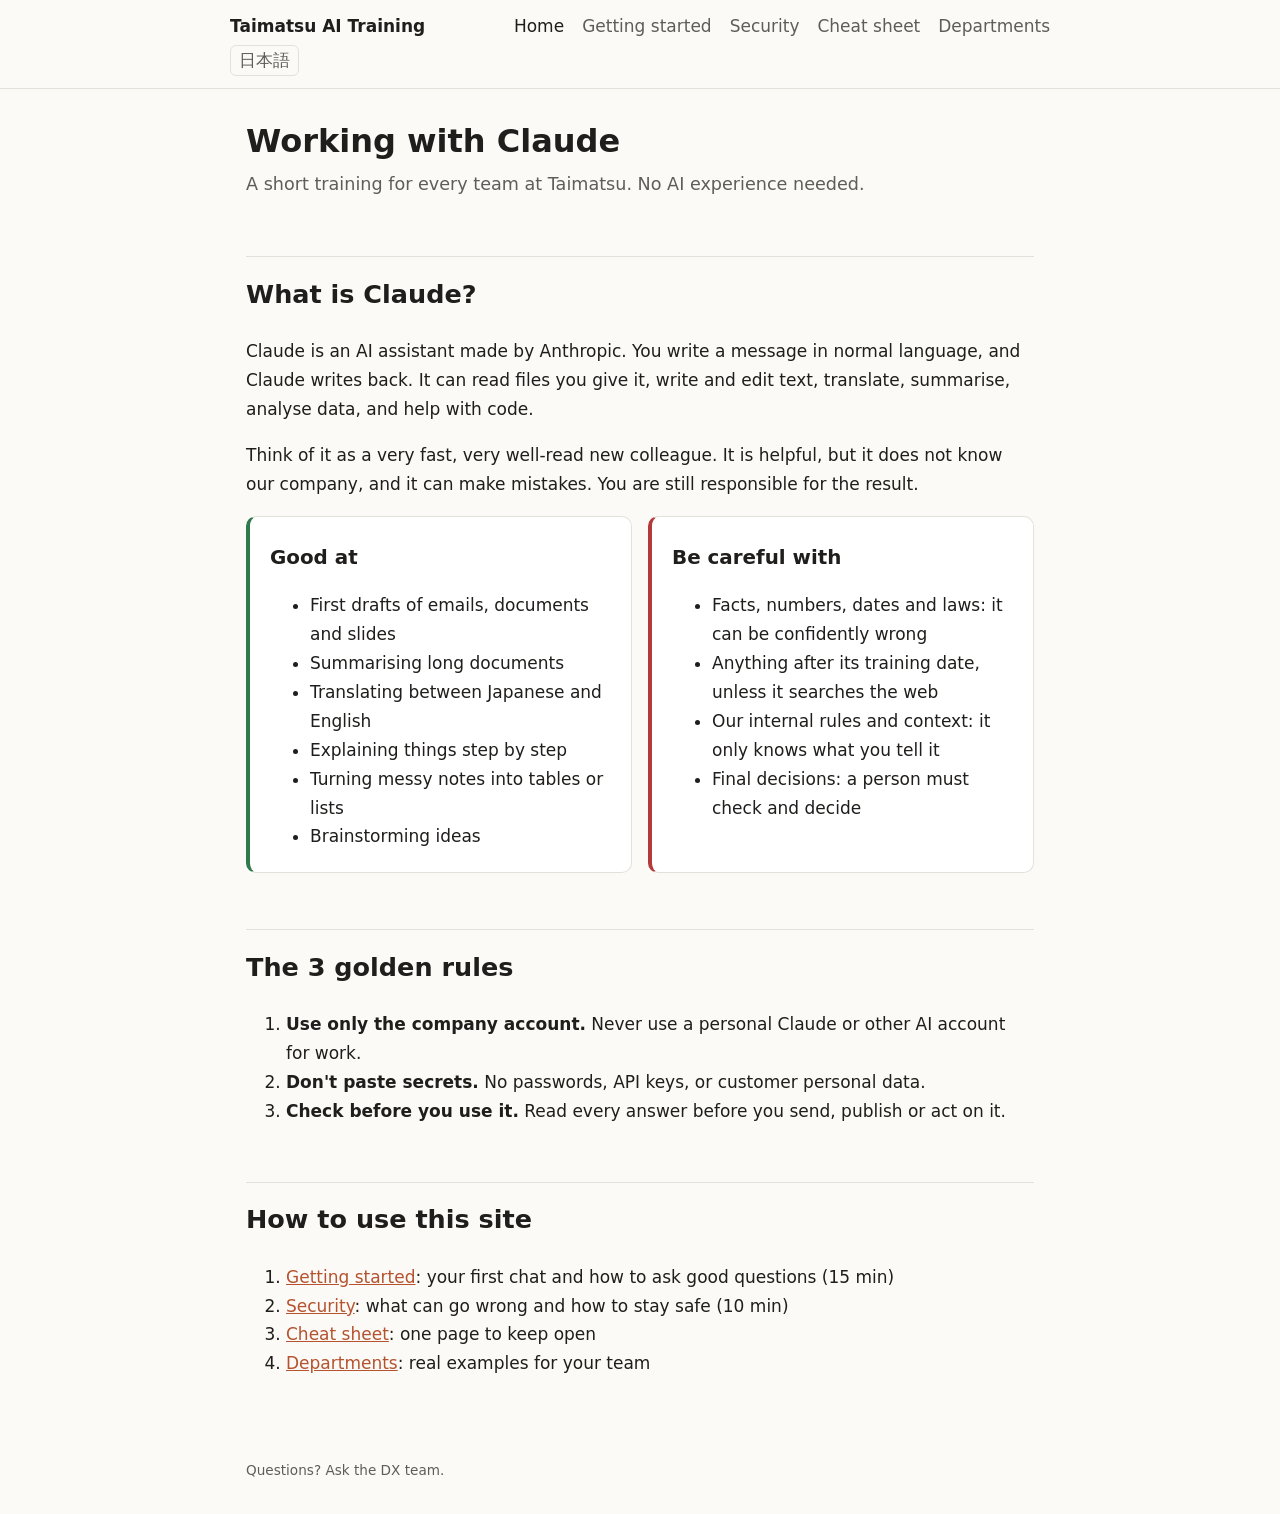
==== index.html @ 5f3b3c3d "Add bilingual Claude training site (EN/JA) Co-Authored-By: Claude Opus 5.5 <noreply@anthropic.com>" ====
<!doctype html>
<html lang="en">
<head>
<meta charset="utf-8">
<meta name="viewport" content="width=device-width, initial-scale=1">
<title>Taimatsu AI Training</title>
<link rel="stylesheet" href="style.css">
</head>
<body>
<header><nav>
  <a class="brand" href="index.html">Taimatsu AI Training</a>
  <a href="index.html" aria-current="page">Home</a>
  <a href="start.html">Getting started</a>
  <a href="security.html">Security</a>
  <a href="cheatsheet.html">Cheat sheet</a>
  <a href="departments.html">Departments</a>
  <a class="lang" href="ja/index.html">日本語</a>
</nav></header>
<main>
<h1>Working with Claude</h1>
<p class="lead">A short training for every team at Taimatsu. No AI experience needed.</p>

<h2>What is Claude?</h2>
<p>Claude is an AI assistant made by Anthropic. You write a message in normal language, and Claude writes back. It can read files you give it, write and edit text, translate, summarise, analyse data, and help with code.</p>
<p>Think of it as a very fast, very well-read new colleague. It is helpful, but it does not know our company, and it can make mistakes. You are still responsible for the result.</p>

<div class="grid">
  <div class="card good">
    <h3>Good at</h3>
    <ul>
      <li>First drafts of emails, documents and slides</li>
      <li>Summarising long documents</li>
      <li>Translating between Japanese and English</li>
      <li>Explaining things step by step</li>
      <li>Turning messy notes into tables or lists</li>
      <li>Brainstorming ideas</li>
    </ul>
  </div>
  <div class="card bad">
    <h3>Be careful with</h3>
    <ul>
      <li>Facts, numbers, dates and laws: it can be confidently wrong</li>
      <li>Anything after its training date, unless it searches the web</li>
      <li>Our internal rules and context: it only knows what you tell it</li>
      <li>Final decisions: a person must check and decide</li>
    </ul>
  </div>
</div>

<h2>The 3 golden rules</h2>
<ol>
  <li><strong>Use only the company account.</strong> Never use a personal Claude or other AI account for work.</li>
  <li><strong>Don't paste secrets.</strong> No passwords, API keys, or customer personal data.</li>
  <li><strong>Check before you use it.</strong> Read every answer before you send, publish or act on it.</li>
</ol>

<h2>How to use this site</h2>
<ol>
  <li><a href="start.html">Getting started</a>: your first chat and how to ask good questions (15 min)</li>
  <li><a href="security.html">Security</a>: what can go wrong and how to stay safe (10 min)</li>
  <li><a href="cheatsheet.html">Cheat sheet</a>: one page to keep open</li>
  <li><a href="departments.html">Departments</a>: real examples for your team</li>
</ol>
</main>
<footer>Questions? Ask the DX team.</footer>
</body>
</html>
---- style.css ----
:root {
  --bg: #fbfaf7;
  --text: #1f1e1c;
  --muted: #5f5d58;
  --line: #e4e1da;
  --card: #ffffff;
  --accent: #b5532f;
  --good: #2f7a4a;
  --bad: #b23a3a;
}
@media (prefers-color-scheme: dark) {
  :root {
    --bg: #1b1a18;
    --text: #ecebe7;
    --muted: #a9a69f;
    --line: #34322e;
    --card: #23221f;
    --accent: #e2875f;
    --good: #6cc48d;
    --bad: #e77b7b;
  }
}

* { box-sizing: border-box; }
body {
  margin: 0;
  background: var(--bg);
  color: var(--text);
  font: 17px/1.7 system-ui, -apple-system, "Hiragino Sans", "Noto Sans JP", sans-serif;
}
header {
  border-bottom: 1px solid var(--line);
  padding: 12px 16px;
}
nav {
  max-width: 820px;
  margin: 0 auto;
  display: flex;
  flex-wrap: wrap;
  gap: 4px 18px;
  align-items: center;
}
nav a { color: var(--muted); text-decoration: none; }
nav a:hover, nav a[aria-current] { color: var(--text); }
nav .brand { font-weight: 700; color: var(--text); margin-right: auto; }
nav .lang { border: 1px solid var(--line); border-radius: 6px; padding: 0 8px; }
main {
  max-width: 820px;
  margin: 0 auto;
  padding: 32px 16px 64px;
}
h1 { font-size: 2rem; line-height: 1.3; margin: 0 0 8px; }
h2 { margin-top: 2.2em; padding-top: 0.6em; border-top: 1px solid var(--line); }
h3 { margin-bottom: 0.3em; }
.lead { color: var(--muted); font-size: 1.1rem; margin-top: 0; }
a { color: var(--accent); }
code { background: var(--card); border: 1px solid var(--line); border-radius: 4px; padding: 0 4px; }
.card {
  background: var(--card);
  border: 1px solid var(--line);
  border-radius: 10px;
  padding: 4px 20px;
  margin: 16px 0;
}
.grid { display: grid; grid-template-columns: repeat(auto-fit, minmax(240px, 1fr)); gap: 16px; }
.grid .card { margin: 0; }
.good { border-left: 4px solid var(--good); }
.bad { border-left: 4px solid var(--bad); }
.tag {
  display: inline-block;
  font-size: 0.8rem;
  color: var(--muted);
  border: 1px solid var(--line);
  border-radius: 99px;
  padding: 0 10px;
}
pre {
  background: var(--card);
  border: 1px solid var(--line);
  border-radius: 8px;
  padding: 12px 16px;
  white-space: pre-wrap;
  font: 15px/1.6 ui-monospace, Menlo, monospace;
}
table { width: 100%; border-collapse: collapse; }
th, td { text-align: left; vertical-align: top; padding: 8px; border-bottom: 1px solid var(--line); }
footer { color: var(--muted); font-size: 0.85rem; max-width: 820px; margin: 0 auto; padding: 0 16px 32px; }
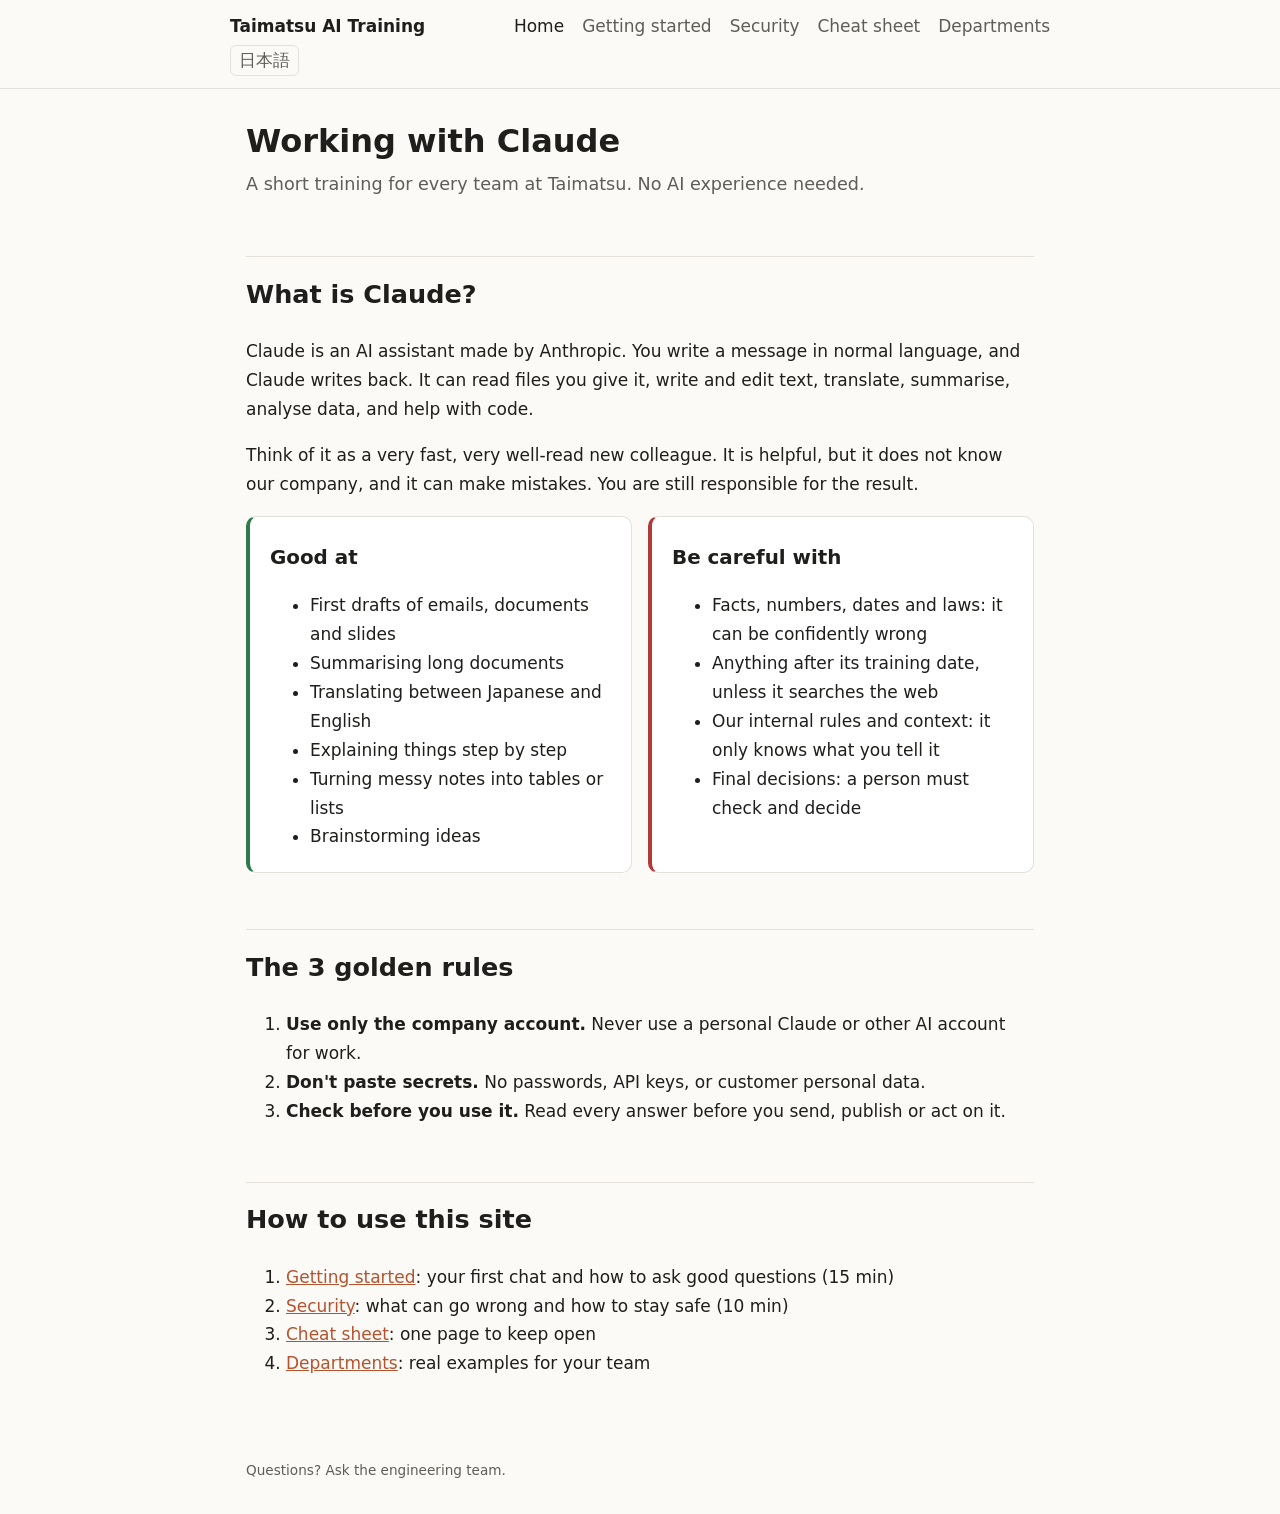
==== commit c7793961: "Point questions to the engineering team, not DX Co-Authored-By: Claude Opus 5.5 <noreply@anthropic.c" ====
--- a/index.html
+++ b/index.html
@@ -62,6 +62,6 @@
   <li><a href="departments.html">Departments</a>: real examples for your team</li>
 </ol>
 </main>
-<footer>Questions? Ask the DX team.</footer>
+<footer>Questions? Ask the engineering team.</footer>
 </body>
 </html>
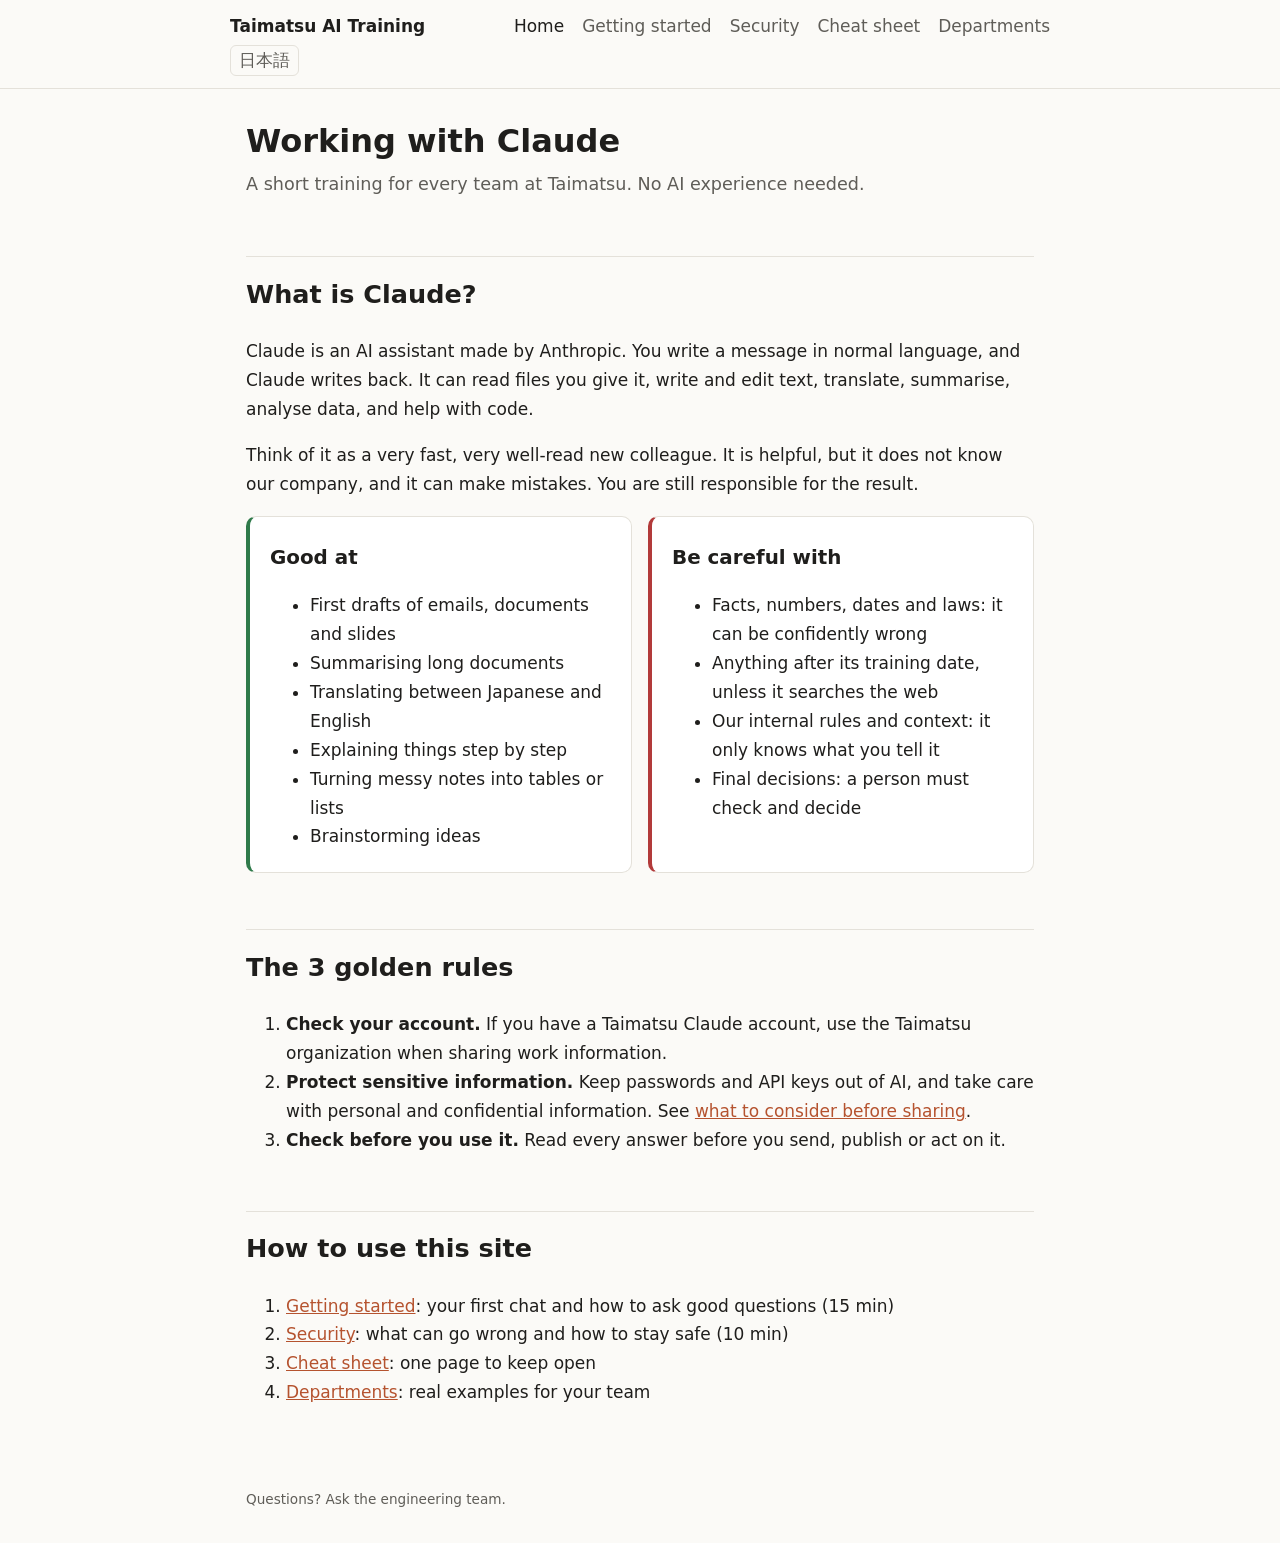
==== commit 6678e3a0: "Revise AI security guidance in English and Japanese" ====
--- a/index.html
+++ b/index.html
@@ -49,8 +49,8 @@
 
 <h2>The 3 golden rules</h2>
 <ol>
-  <li><strong>Use only the company account.</strong> Never use a personal Claude or other AI account for work.</li>
-  <li><strong>Don't paste secrets.</strong> No passwords, API keys, or customer personal data.</li>
+  <li><strong>Check your account.</strong> If you have a Taimatsu Claude account, use the Taimatsu organization when sharing work information.</li>
+  <li><strong>Protect sensitive information.</strong> Keep passwords and API keys out of AI, and take care with personal and confidential information. See <a href="security.html#sensitive">what to consider before sharing</a>.</li>
   <li><strong>Check before you use it.</strong> Read every answer before you send, publish or act on it.</li>
 </ol>
 
--- a/style.css
+++ b/style.css
@@ -44,6 +44,9 @@
 nav a:hover, nav a[aria-current] { color: var(--text); }
 nav .brand { font-weight: 700; color: var(--text); margin-right: auto; }
 nav .lang { border: 1px solid var(--line); border-radius: 6px; padding: 0 8px; }
+nav.page-contents { display: block; margin: 24px 0; }
+nav.page-contents ul { padding-left: 1.5em; }
+nav.page-contents a { color: var(--accent); text-decoration: underline; }
 main {
   max-width: 820px;
   margin: 0 auto;
@@ -85,3 +88,7 @@
 table { width: 100%; border-collapse: collapse; }
 th, td { text-align: left; vertical-align: top; padding: 8px; border-bottom: 1px solid var(--line); }
 footer { color: var(--muted); font-size: 0.85rem; max-width: 820px; margin: 0 auto; padding: 0 16px 32px; }
+figure { margin: 16px 0 24px; }
+figure img { display: block; max-width: 100%; height: auto; border: 1px solid var(--line); border-radius: 8px; }
+figcaption { color: var(--muted); font-size: 0.92rem; margin-top: 6px; }
+figcaption ol { margin: 4px 0 0; padding-left: 1.4em; }
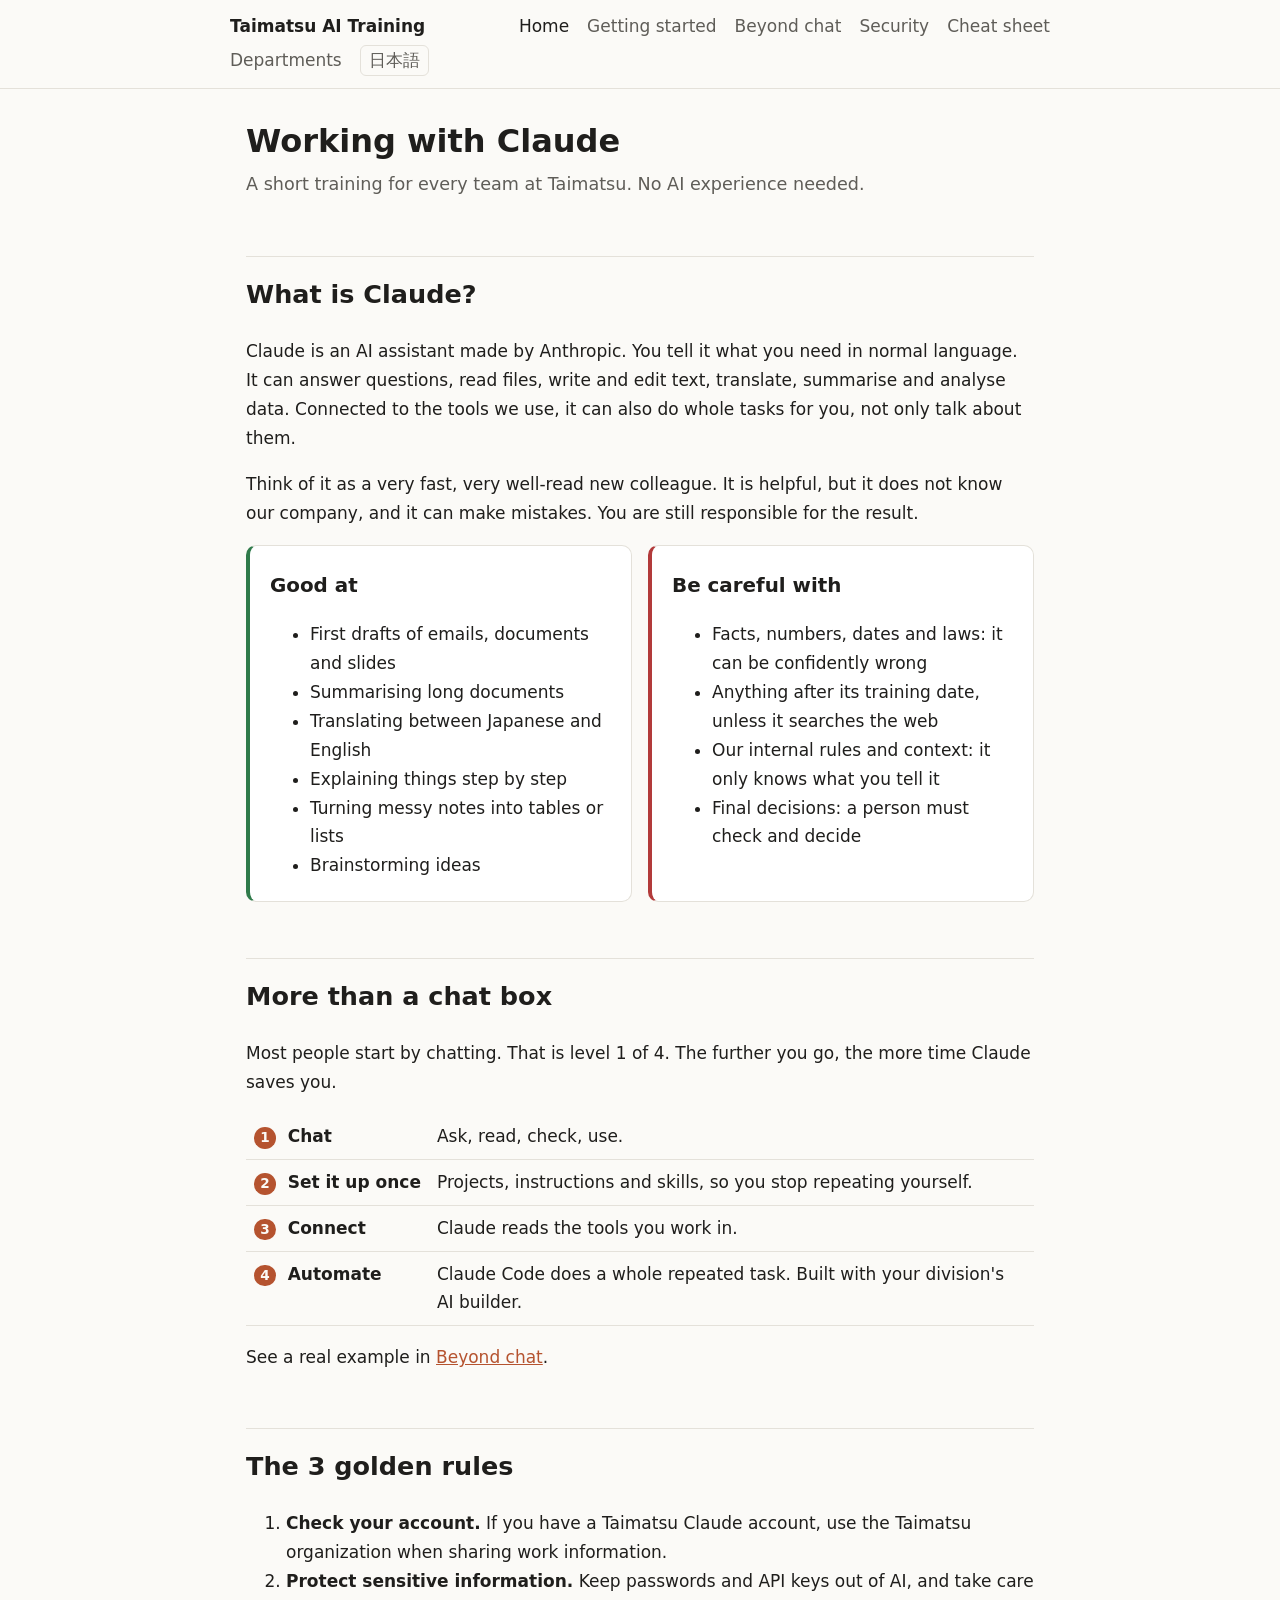
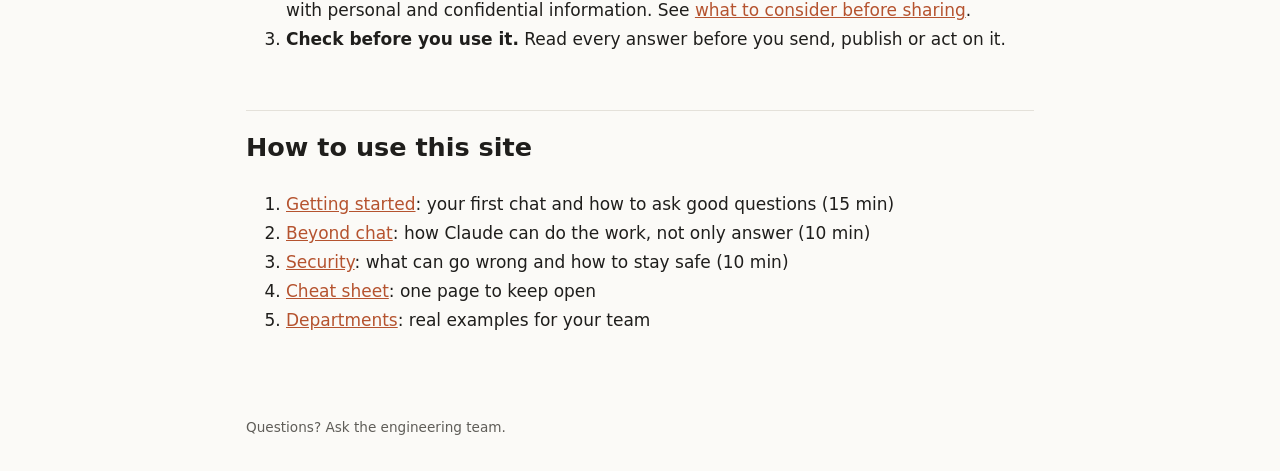
==== commit 872bda75: "add beyond chat page and four levels Co-Authored-By: Claude Fable 5.2 <noreply@anthropic.com> Claude" ====
--- a/index.html
+++ b/index.html
@@ -11,6 +11,7 @@
   <a class="brand" href="index.html">Taimatsu AI Training</a>
   <a href="index.html" aria-current="page">Home</a>
   <a href="start.html">Getting started</a>
+  <a href="beyond.html">Beyond chat</a>
   <a href="security.html">Security</a>
   <a href="cheatsheet.html">Cheat sheet</a>
   <a href="departments.html">Departments</a>
@@ -21,7 +22,7 @@
 <p class="lead">A short training for every team at Taimatsu. No AI experience needed.</p>
 
 <h2>What is Claude?</h2>
-<p>Claude is an AI assistant made by Anthropic. You write a message in normal language, and Claude writes back. It can read files you give it, write and edit text, translate, summarise, analyse data, and help with code.</p>
+<p>Claude is an AI assistant made by Anthropic. You tell it what you need in normal language. It can answer questions, read files, write and edit text, translate, summarise and analyse data. Connected to the tools we use, it can also do whole tasks for you, not only talk about them.</p>
 <p>Think of it as a very fast, very well-read new colleague. It is helpful, but it does not know our company, and it can make mistakes. You are still responsible for the result.</p>
 
 <div class="grid">
@@ -47,6 +48,16 @@
   </div>
 </div>
 
+<h2>More than a chat box</h2>
+<p>Most people start by chatting. That is level 1 of 4. The further you go, the more time Claude saves you.</p>
+<table class="levels">
+  <tr><td><span class="lv">1</span> Chat</td><td>Ask, read, check, use.</td></tr>
+  <tr><td><span class="lv">2</span> Set it up once</td><td>Projects, instructions and skills, so you stop repeating yourself.</td></tr>
+  <tr><td><span class="lv">3</span> Connect</td><td>Claude reads the tools you work in.</td></tr>
+  <tr><td><span class="lv">4</span> Automate</td><td>Claude Code does a whole repeated task. Built with your division's AI builder.</td></tr>
+</table>
+<p>See a real example in <a href="beyond.html">Beyond chat</a>.</p>
+
 <h2>The 3 golden rules</h2>
 <ol>
   <li><strong>Check your account.</strong> If you have a Taimatsu Claude account, use the Taimatsu organization when sharing work information.</li>
@@ -57,6 +68,7 @@
 <h2>How to use this site</h2>
 <ol>
   <li><a href="start.html">Getting started</a>: your first chat and how to ask good questions (15 min)</li>
+  <li><a href="beyond.html">Beyond chat</a>: how Claude can do the work, not only answer (10 min)</li>
   <li><a href="security.html">Security</a>: what can go wrong and how to stay safe (10 min)</li>
   <li><a href="cheatsheet.html">Cheat sheet</a>: one page to keep open</li>
   <li><a href="departments.html">Departments</a>: real examples for your team</li>
--- a/style.css
+++ b/style.css
@@ -65,6 +65,10 @@
   padding: 4px 20px;
   margin: 16px 0;
 }
+.security-essentials { border-left: 4px solid var(--accent); padding: 16px 20px; }
+.security-essentials h2 { border: 0; margin: 0; padding: 0; font-size: 1.25rem; }
+.security-essentials ul { margin-bottom: 0; padding-left: 1.4em; }
+.security-essentials li + li { margin-top: 0.6em; }
 .grid { display: grid; grid-template-columns: repeat(auto-fit, minmax(240px, 1fr)); gap: 16px; }
 .grid .card { margin: 0; }
 .good { border-left: 4px solid var(--good); }
@@ -92,3 +96,42 @@
 figure img { display: block; max-width: 100%; height: auto; border: 1px solid var(--line); border-radius: 8px; }
 figcaption { color: var(--muted); font-size: 0.92rem; margin-top: 6px; }
 figcaption ol { margin: 4px 0 0; padding-left: 1.4em; }
+
+/* Beyond chat */
+.steps { display: grid; grid-template-columns: repeat(auto-fit, minmax(230px, 1fr)); gap: 16px; margin: 16px 0; }
+.steps .card { margin: 0; padding: 16px 20px; }
+.step h3 { margin-top: 0.4em; }
+.step .eg { color: var(--muted); font-size: 0.95rem; margin-bottom: 4px; }
+.flow { display: flex; flex-wrap: wrap; align-items: center; gap: 4px 6px; font-size: 0.82rem; margin: 10px 0 4px; }
+.flow span { border: 1px solid var(--line); border-radius: 6px; padding: 0 8px; background: var(--bg); }
+.flow span:nth-of-type(2) { border-color: var(--accent); color: var(--accent); font-weight: 600; }
+.flow i { font-style: normal; color: var(--muted); }
+.flow i::after { content: " \2192"; }
+.lv { display: inline-block; width: 1.6em; height: 1.6em; line-height: 1.6em; text-align: center; border-radius: 50%; background: var(--accent); color: var(--bg); font-weight: 700; font-size: 0.85rem; margin-right: 6px; }
+.levels td:first-child { white-space: nowrap; font-weight: 600; }
+.checks li + li { margin-top: 0.4em; }
+.placeholder div { border: 2px dashed var(--line); border-radius: 8px; padding: 48px 16px; text-align: center; color: var(--muted); }
+@media (max-width: 560px) { .levels td:first-child { white-space: normal; } .levels th:nth-child(4), .levels td:nth-child(4) { display: none; } }
+
+/* Walkthrough */
+.demo { border: 1px solid var(--line); border-radius: 10px; background: var(--card); overflow: hidden; }
+.demo-bar { display: flex; justify-content: space-between; align-items: center; padding: 6px 12px; border-bottom: 1px solid var(--line); font-size: 0.85rem; color: var(--muted); }
+.demo-bar button { font: inherit; color: var(--accent); background: none; border: 1px solid var(--line); border-radius: 6px; padding: 0 10px; cursor: pointer; }
+.demo-panes { display: grid; grid-template-columns: 1fr 1fr; }
+.demo-pane { padding: 12px; min-width: 0; }
+.demo-pane + .demo-pane { border-left: 1px solid var(--line); }
+.demo-title { font-size: 0.8rem; font-weight: 700; color: var(--muted); text-transform: uppercase; letter-spacing: 0.04em; margin-bottom: 8px; }
+.demo-chat { height: 330px; overflow-y: auto; font-size: 0.9rem; line-height: 1.5; }
+.demo-msg { margin: 0 0 10px; padding: 6px 10px; border-radius: 8px; border: 1px solid var(--line); background: var(--bg); }
+.demo-msg b { display: block; font-size: 0.72rem; color: var(--muted); }
+.demo-msg.you { border-color: var(--accent); }
+.demo-msg.you b { color: var(--accent); }
+.demo-table { font-size: 0.88rem; }
+.demo-table th { font-size: 0.75rem; color: var(--muted); }
+.demo-table th, .demo-table td { padding: 5px 6px; }
+.demo-table .reg { font-weight: 600; }
+.demo-table .reg.off { color: var(--bad); }
+.demo-table .reg.on { color: var(--good); }
+.demo-empty { color: var(--muted); font-size: 0.9rem; padding: 24px 6px; }
+.demo figcaption { padding: 6px 12px 10px; border-top: 1px solid var(--line); margin: 0; }
+@media (max-width: 620px) { .demo-panes { grid-template-columns: 1fr; } .demo-pane + .demo-pane { border-left: 0; border-top: 1px solid var(--line); } .demo-chat { height: 260px; } }
